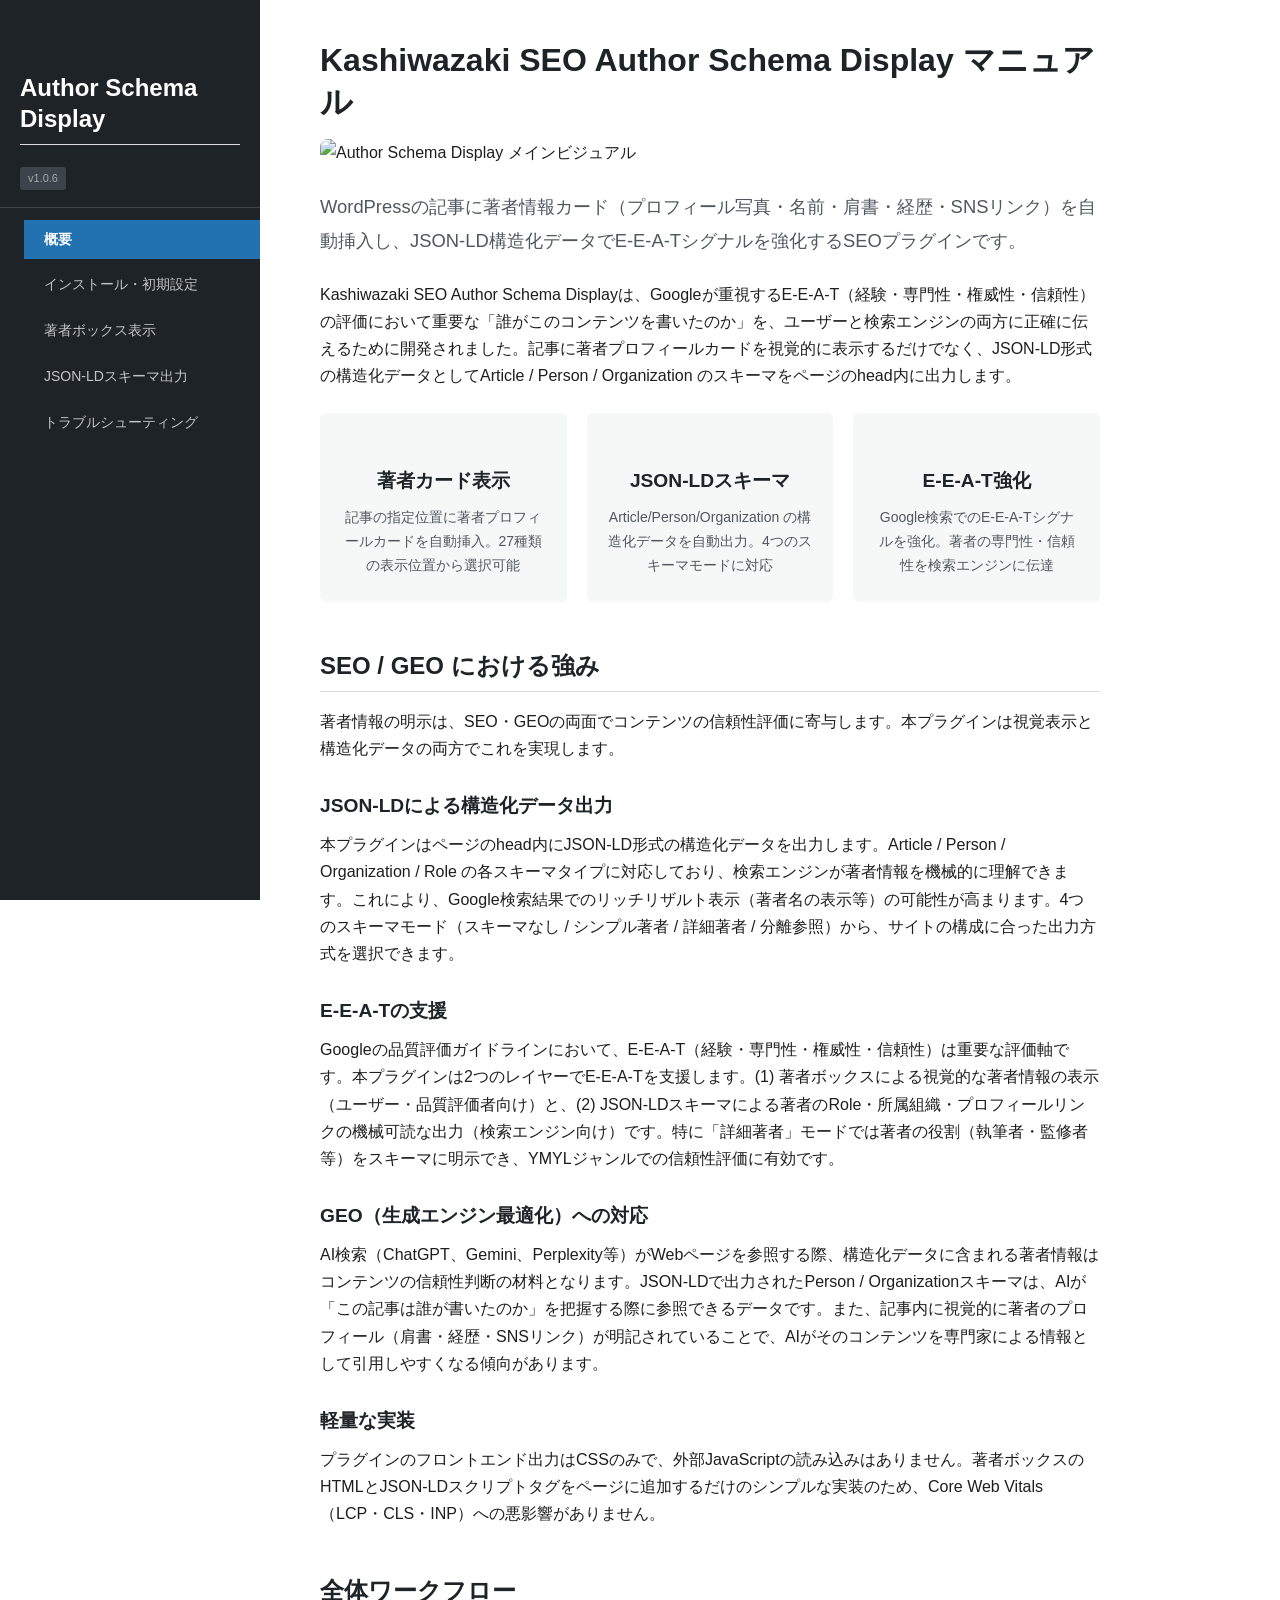
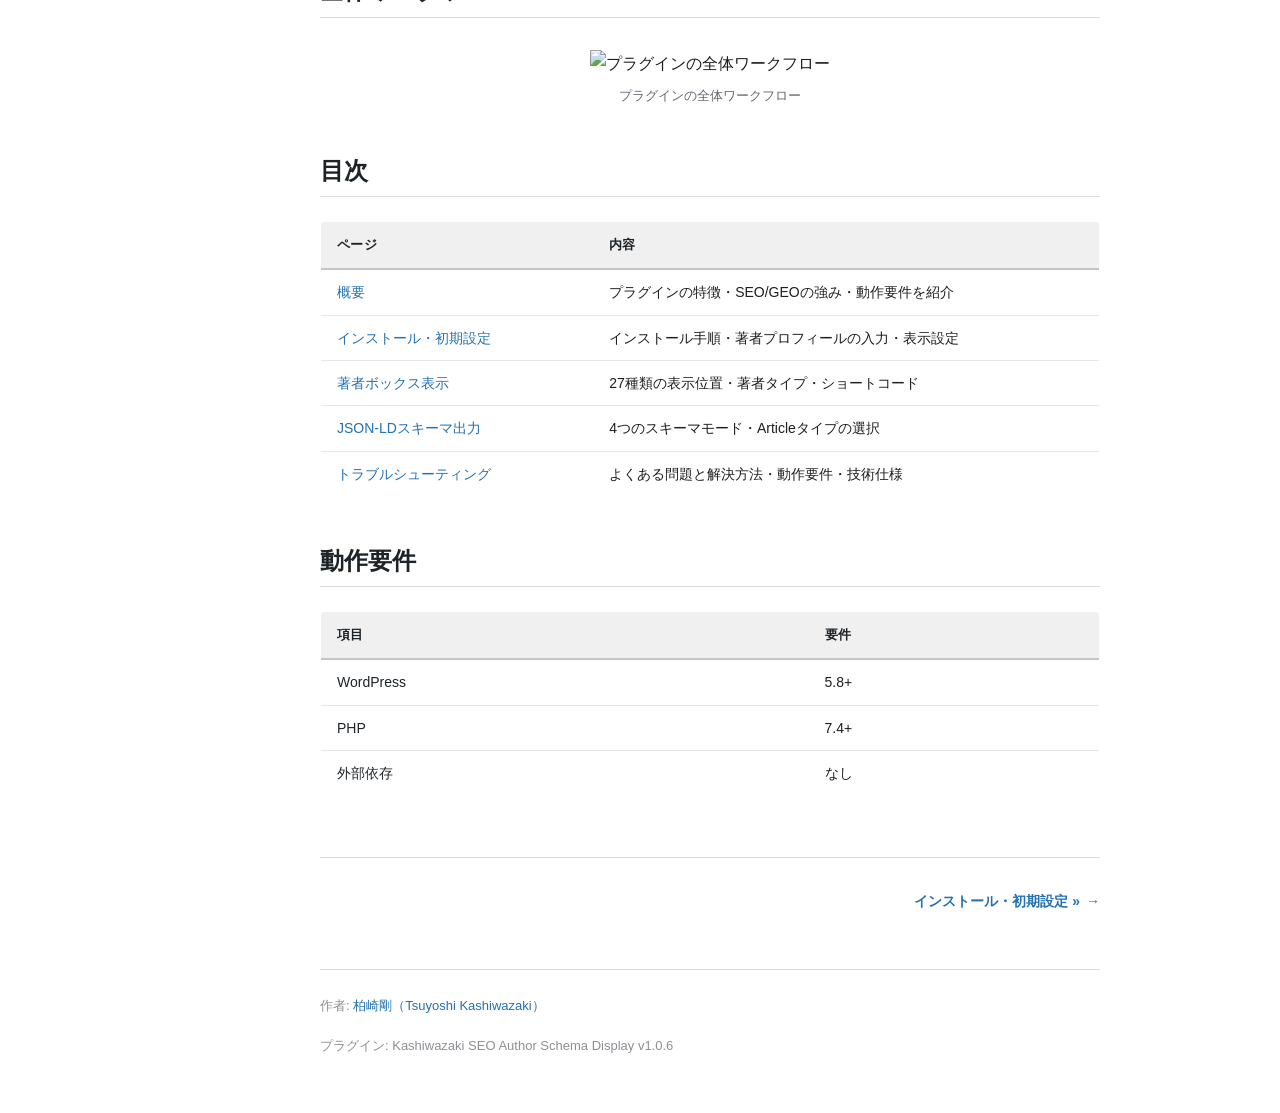
==== docs/index.html @ b8400b0e "Add HTML manual to docs directory for GitHub Pages" ====
<!DOCTYPE html>
<html lang="ja">
<head>
    <meta charset="UTF-8">
    <meta name="viewport" content="width=device-width, initial-scale=1.0">
    <title>Kashiwazaki SEO Author Schema Display マニュアル - Author Schema Display マニュアル</title>
    <link rel="stylesheet" href="css/style.css?v=1">
</head>
<body>
    <button class="hamburger-btn" aria-label="メニューを開く">&#9776;</button>
    <nav class="sidebar">
        <div class="sidebar-header">
            <h2 style="color:#fff;">Author Schema Display</h2>
            <span class="version">v1.0.6</span>
            <img src="images/main-visual.png" alt="" style="width:100%;border-radius:4px;margin-top:8px;">
        </div>
        <ul>
            <li><a href="index.html">概要</a></li>
            <li><a href="setup.html">インストール・初期設定</a></li>
            <li><a href="author-box.html">著者ボックス表示</a></li>
            <li><a href="schema.html">JSON-LDスキーマ出力</a></li>
            <li><a href="troubleshooting.html">トラブルシューティング</a></li>
        </ul>
    </nav>
    <main class="content">
        <h1>Kashiwazaki SEO Author Schema Display マニュアル</h1>
        <img src="images/main-visual.png" alt="Author Schema Display メインビジュアル" style="width:100%; border-radius:8px; margin-bottom:24px;">

        <p class="lead">WordPressの記事に著者情報カード（プロフィール写真・名前・肩書・経歴・SNSリンク）を自動挿入し、JSON-LD構造化データでE-E-A-Tシグナルを強化するSEOプラグインです。</p>

        <p>Kashiwazaki SEO Author Schema Displayは、Googleが重視するE-E-A-T（経験・専門性・権威性・信頼性）の評価において重要な「誰がこのコンテンツを書いたのか」を、ユーザーと検索エンジンの両方に正確に伝えるために開発されました。記事に著者プロフィールカードを視覚的に表示するだけでなく、JSON-LD形式の構造化データとしてArticle / Person / Organization のスキーマをページのhead内に出力します。</p>

        <div class="feature-cards">
            <div class="feature-card">
                <h3>著者カード表示</h3>
                <p>記事の指定位置に著者プロフィールカードを自動挿入。27種類の表示位置から選択可能</p>
            </div>
            <div class="feature-card">
                <h3>JSON-LDスキーマ</h3>
                <p>Article/Person/Organization の構造化データを自動出力。4つのスキーマモードに対応</p>
            </div>
            <div class="feature-card">
                <h3>E-E-A-T強化</h3>
                <p>Google検索でのE-E-A-Tシグナルを強化。著者の専門性・信頼性を検索エンジンに伝達</p>
            </div>
        </div>

        <h2>SEO / GEO における強み</h2>

        <p>著者情報の明示は、SEO・GEOの両面でコンテンツの信頼性評価に寄与します。本プラグインは視覚表示と構造化データの両方でこれを実現します。</p>

        <h3>JSON-LDによる構造化データ出力</h3>
        <p>本プラグインはページのhead内にJSON-LD形式の構造化データを出力します。Article / Person / Organization / Role の各スキーマタイプに対応しており、検索エンジンが著者情報を機械的に理解できます。これにより、Google検索結果でのリッチリザルト表示（著者名の表示等）の可能性が高まります。4つのスキーマモード（スキーマなし / シンプル著者 / 詳細著者 / 分離参照）から、サイトの構成に合った出力方式を選択できます。</p>

        <h3>E-E-A-Tの支援</h3>
        <p>Googleの品質評価ガイドラインにおいて、E-E-A-T（経験・専門性・権威性・信頼性）は重要な評価軸です。本プラグインは2つのレイヤーでE-E-A-Tを支援します。(1) 著者ボックスによる視覚的な著者情報の表示（ユーザー・品質評価者向け）と、(2) JSON-LDスキーマによる著者のRole・所属組織・プロフィールリンクの機械可読な出力（検索エンジン向け）です。特に「詳細著者」モードでは著者の役割（執筆者・監修者等）をスキーマに明示でき、YMYLジャンルでの信頼性評価に有効です。</p>

        <h3>GEO（生成エンジン最適化）への対応</h3>
        <p>AI検索（ChatGPT、Gemini、Perplexity等）がWebページを参照する際、構造化データに含まれる著者情報はコンテンツの信頼性判断の材料となります。JSON-LDで出力されたPerson / Organizationスキーマは、AIが「この記事は誰が書いたのか」を把握する際に参照できるデータです。また、記事内に視覚的に著者のプロフィール（肩書・経歴・SNSリンク）が明記されていることで、AIがそのコンテンツを専門家による情報として引用しやすくなる傾向があります。</p>

        <h3>軽量な実装</h3>
        <p>プラグインのフロントエンド出力はCSSのみで、外部JavaScriptの読み込みはありません。著者ボックスのHTMLとJSON-LDスクリプトタグをページに追加するだけのシンプルな実装のため、Core Web Vitals（LCP・CLS・INP）への悪影響がありません。</p>

        <h2>全体ワークフロー</h2>
        <figure class="infographic">
            <img src="images/infographics/overview-flow.png" alt="プラグインの全体ワークフロー">
            <figcaption>プラグインの全体ワークフロー</figcaption>
        </figure>

        <h2>目次</h2>
        <table>
            <thead>
                <tr>
                    <th style="width:35%;">ページ</th>
                    <th>内容</th>
                </tr>
            </thead>
            <tbody>
                <tr>
                    <td><a href="index.html">概要</a></td>
                    <td>プラグインの特徴・SEO/GEOの強み・動作要件を紹介</td>
                </tr>
                <tr>
                    <td><a href="setup.html">インストール・初期設定</a></td>
                    <td>インストール手順・著者プロフィールの入力・表示設定</td>
                </tr>
                <tr>
                    <td><a href="author-box.html">著者ボックス表示</a></td>
                    <td>27種類の表示位置・著者タイプ・ショートコード</td>
                </tr>
                <tr>
                    <td><a href="schema.html">JSON-LDスキーマ出力</a></td>
                    <td>4つのスキーマモード・Articleタイプの選択</td>
                </tr>
                <tr>
                    <td><a href="troubleshooting.html">トラブルシューティング</a></td>
                    <td>よくある問題と解決方法・動作要件・技術仕様</td>
                </tr>
            </tbody>
        </table>

        <h2>動作要件</h2>
        <table>
            <thead>
                <tr>
                    <th>項目</th>
                    <th>要件</th>
                </tr>
            </thead>
            <tbody>
                <tr>
                    <td>WordPress</td>
                    <td>5.8+</td>
                </tr>
                <tr>
                    <td>PHP</td>
                    <td>7.4+</td>
                </tr>
                <tr>
                    <td>外部依存</td>
                    <td>なし</td>
                </tr>
            </tbody>
        </table>

        <nav class="page-nav">
            <span></span>
            <a href="setup.html" class="next">インストール・初期設定 &raquo;</a>
        </nav>

        <footer class="manual-footer">
            <p>作者: <a href="https://www.tsuyoshikashiwazaki.jp/profile/" target="_blank" rel="noopener">柏崎剛（Tsuyoshi Kashiwazaki）</a></p>
            <p>プラグイン: Kashiwazaki SEO Author Schema Display v1.0.6</p>
        </footer>
    </main>
    <div class="lightbox"></div>
    <script src="js/manual.js?v=1"></script>
</body>
</html>
---- docs/css/style.css ----
/* ========================================
   WordPress Plugin Manual - Common Stylesheet
   ======================================== */

/* ========================================
   1. Base / Reset
   ======================================== */

*,
*::before,
*::after {
    margin: 0;
    padding: 0;
    box-sizing: border-box;
}

html {
    font-size: 16px;
    scroll-behavior: smooth;
}

body {
    font-family: -apple-system, BlinkMacSystemFont, "Segoe UI", Roboto, Oxygen,
        Ubuntu, Cantarell, "Fira Sans", "Droid Sans", "Helvetica Neue", Arial,
        sans-serif;
    color: #1e1e1e;
    background: #fff;
    line-height: 1.7;
}

img {
    max-width: 100%;
    height: auto;
}

a {
    color: #2271b1;
    text-decoration: none;
}

a:hover {
    color: #135e96;
    text-decoration: underline;
}

/* ========================================
   2. Sidebar
   ======================================== */

.sidebar {
    position: fixed;
    top: 0;
    left: 0;
    width: 260px;
    height: 100vh;
    background: #1d2327;
    color: #fff;
    overflow-y: auto;
    z-index: 100;
    padding-bottom: 40px;
}

.sidebar-header {
    padding: 24px 20px 16px;
    border-bottom: 1px solid #3c434a;
}

.sidebar-header h1 {
    font-size: 15px;
    font-weight: 600;
    line-height: 1.4;
    color: #fff;
}

.sidebar-header .version {
    display: inline-block;
    margin-top: 6px;
    font-size: 11px;
    color: #a7aaad;
    background: #3c434a;
    padding: 2px 8px;
    border-radius: 3px;
}

.sidebar ul {
    list-style: none;
    padding: 12px 0;
}

.sidebar ul li a {
    display: block;
    padding: 8px 20px;
    color: #c3c4c7;
    font-size: 14px;
    transition: background 0.15s, color 0.15s;
}

.sidebar ul li a:hover {
    background: #2c3338;
    color: #fff;
    text-decoration: none;
}

.sidebar ul li.active a {
    background: #2271b1;
    color: #fff;
    font-weight: 600;
}

.sidebar ul li.section-label {
    padding: 18px 20px 4px;
    font-size: 11px;
    font-weight: 700;
    text-transform: uppercase;
    letter-spacing: 0.06em;
    color: #8c8f94;
}

/* ========================================
   3. Main Content
   ======================================== */

.content {
    margin-left: 260px;
    max-width: 900px;
    padding: 40px 60px;
}

/* ========================================
   4. Typography
   ======================================== */

h1, h2, h3, h4, h5, h6 {
    color: #1d2327;
    font-weight: 600;
    line-height: 1.3;
}

h1 {
    font-size: 2rem;
    margin-bottom: 16px;
}

h2 {
    font-size: 1.5rem;
    margin-top: 48px;
    margin-bottom: 16px;
    padding-bottom: 10px;
    border-bottom: 1px solid #dcdcde;
}

h3 {
    font-size: 1.2rem;
    margin-top: 32px;
    margin-bottom: 12px;
}

h4 {
    font-size: 1.05rem;
    margin-top: 24px;
    margin-bottom: 8px;
}

p {
    margin-bottom: 16px;
}

.lead {
    font-size: 1.15rem;
    color: #50575e;
    line-height: 1.8;
    margin-bottom: 24px;
}

/* ========================================
   5. Steps
   ======================================== */

.step {
    display: flex;
    gap: 16px;
    margin-bottom: 24px;
    align-items: flex-start;
}

.step-number {
    flex-shrink: 0;
    width: 36px;
    height: 36px;
    background: #2271b1;
    color: #fff;
    border-radius: 50%;
    display: flex;
    align-items: center;
    justify-content: center;
    font-size: 16px;
    font-weight: 700;
    line-height: 1;
}

.step-content {
    flex: 1;
    padding-top: 4px;
}

.step-content p:last-child {
    margin-bottom: 0;
}

/* ========================================
   6. Callout Boxes
   ======================================== */

.callout {
    padding: 16px 20px;
    margin: 24px 0;
    border-left: 4px solid;
    border-radius: 0 4px 4px 0;
}

.callout-title {
    font-weight: 700;
    margin-bottom: 6px;
}

.callout p:last-child {
    margin-bottom: 0;
}

.callout-tip {
    border-left-color: #46b450;
    background: #f0f9f1;
}

.callout-tip .callout-title {
    color: #2e7d32;
}

.callout-warning {
    border-left-color: #ffb900;
    background: #fef8e7;
}

.callout-warning .callout-title {
    color: #8b6914;
}

.callout-note {
    border-left-color: #2271b1;
    background: #edf5fa;
}

.callout-note .callout-title {
    color: #2271b1;
}

/* ========================================
   7. Screenshots
   ======================================== */

.screenshot {
    margin: 24px 0;
    text-align: center;
}

.screenshot img {
    max-width: 100%;
    border: 1px solid #dcdcde;
    border-radius: 6px;
    cursor: zoom-in;
}

.screenshot figcaption,
.screenshot .caption {
    font-size: 13px;
    color: #646970;
    margin-top: 8px;
    font-style: italic;
}

/* ========================================
   8. Infographic Images
   ======================================== */

.infographic {
    margin: 32px 0;
    text-align: center;
}

.infographic img {
    max-width: 100%;
    display: inline-block;
}

.infographic figcaption,
.infographic .caption {
    font-size: 13px;
    color: #646970;
    margin-top: 8px;
}

/* ========================================
   9. Feature Cards
   ======================================== */

.feature-cards {
    display: grid;
    grid-template-columns: repeat(3, 1fr);
    gap: 20px;
    margin: 24px 0;
}

.feature-card {
    background: #f6f7f7;
    border-radius: 6px;
    padding: 24px 20px;
    text-align: center;
}

.feature-card h4 {
    margin-top: 0;
    margin-bottom: 8px;
}

.feature-card p {
    font-size: 14px;
    color: #50575e;
    margin-bottom: 0;
}

.feature-card .icon {
    font-size: 28px;
    margin-bottom: 12px;
    display: block;
}

/* ========================================
   10. Tables (widefat style)
   ======================================== */

table,
table.widefat {
    width: 100%;
    border-collapse: collapse;
    margin: 24px 0;
    font-size: 14px;
    border: 1px solid #dcdcde;
    border-radius: 4px;
    overflow: hidden;
}

table thead th,
table.widefat thead th {
    background: #f0f0f1;
    text-align: left;
    padding: 12px 16px;
    font-weight: 600;
    font-size: 13px;
    color: #1d2327;
    border-bottom: 2px solid #c3c4c7;
    letter-spacing: 0.02em;
}

table tbody td,
table.widefat tbody td {
    padding: 11px 16px;
    border-bottom: 1px solid #e8e8e8;
    vertical-align: top;
    line-height: 1.6;
}

table tbody tr:hover,
table.widefat tbody tr:hover {
    background: #f6f7f7;
}

table tbody tr:last-child td,
table.widefat tbody tr:last-child td {
    border-bottom: none;
}

table tbody td:first-child {
    font-weight: 500;
    color: #1d2327;
}

/* ========================================
   11. HTTP Status Color Coding
   ======================================== */

.http-2xx {
    color: #00a32a;
    font-weight: 600;
}

.http-3xx {
    color: #2271b1;
    font-weight: 600;
}

.http-4xx {
    color: #dba617;
    font-weight: 600;
}

.http-5xx {
    color: #d63638;
    font-weight: 600;
}

/* ========================================
   12. Status Badges
   ======================================== */

.status-badge {
    display: inline-block;
    padding: 2px 10px;
    border-radius: 12px;
    font-size: 12px;
    font-weight: 600;
    line-height: 1.6;
    white-space: nowrap;
}

.status-ok {
    background: #edfaef;
    color: #00a32a;
}

.status-warning {
    background: #fef8e7;
    color: #996800;
}

.status-error {
    background: #fcf0f1;
    color: #d63638;
}

/* ========================================
   13. Lightbox Overlay
   ======================================== */

.lightbox {
    display: none;
    position: fixed;
    inset: 0;
    z-index: 9999;
    background: rgba(0, 0, 0, 0.85);
    align-items: center;
    justify-content: center;
    cursor: zoom-out;
}

.lightbox.active {
    display: flex;
}

.lightbox img {
    max-width: 90vw;
    max-height: 90vh;
    border-radius: 4px;
    box-shadow: 0 4px 30px rgba(0, 0, 0, 0.4);
}

.lightbox-close {
    position: absolute;
    top: 20px;
    right: 28px;
    background: none;
    border: none;
    color: #fff;
    font-size: 36px;
    cursor: pointer;
    line-height: 1;
    opacity: 0.8;
    transition: opacity 0.15s;
}

.lightbox-close:hover {
    opacity: 1;
}

/* ========================================
   14. Page Navigation
   ======================================== */

.page-nav {
    display: flex;
    justify-content: space-between;
    margin-top: 60px;
    padding-top: 24px;
    border-top: 1px solid #dcdcde;
}

.page-nav a {
    display: inline-flex;
    align-items: center;
    gap: 6px;
    font-size: 14px;
    font-weight: 600;
    color: #2271b1;
    padding: 8px 0;
}

.page-nav a:hover {
    color: #135e96;
    text-decoration: none;
}

.page-nav .prev::before {
    content: "\2190";
}

.page-nav .next::after {
    content: "\2192";
}

/* ========================================
   15. Manual Footer
   ======================================== */

.manual-footer {
    margin-top: 48px;
    padding: 24px 0 0;
    border-top: 1px solid #dcdcde;
    font-size: 13px;
    color: #8c8f94;
    line-height: 1.8;
}

.manual-footer a {
    color: #2271b1;
}

.manual-footer a:hover {
    color: #135e96;
}

/* ========================================
   16. Code Blocks
   ======================================== */

code {
    background: #f0f0f1;
    padding: 2px 6px;
    border-radius: 3px;
    font-size: 13px;
    font-family: Menlo, Consolas, "DejaVu Sans Mono", monospace;
    color: #1d2327;
}

pre {
    background: #2c3338;
    color: #e4e6e8;
    padding: 20px 24px;
    border-radius: 6px;
    overflow-x: auto;
    margin: 24px 0;
    font-size: 13px;
    line-height: 1.6;
}

pre code {
    background: none;
    padding: 0;
    border-radius: 0;
    color: inherit;
    font-size: inherit;
}

/* ========================================
   17. Lists
   ======================================== */

ul, ol {
    margin: 0 0 16px 24px;
}

li {
    margin-bottom: 6px;
}

/* ========================================
   18. Hamburger Menu Button
   ======================================== */

.hamburger-btn {
    display: none;
    position: fixed;
    top: 12px;
    left: 12px;
    z-index: 200;
    background: #1d2327;
    border: none;
    color: #fff;
    width: 40px;
    height: 40px;
    border-radius: 4px;
    cursor: pointer;
    font-size: 22px;
    align-items: center;
    justify-content: center;
    line-height: 1;
}

/* ========================================
   19. Responsive (max-width: 768px)
   ======================================== */

@media (max-width: 768px) {
    .sidebar {
        transform: translateX(-100%);
        transition: transform 0.25s ease;
    }

    .sidebar.open {
        transform: translateX(0);
    }

    .content {
        margin-left: 0;
        padding: 60px 20px 40px;
    }

    .hamburger-btn {
        display: flex;
    }

    .feature-cards {
        grid-template-columns: 1fr;
    }

    .page-nav {
        flex-direction: column;
        gap: 12px;
    }

    table.widefat {
        font-size: 13px;
    }

    table.widefat thead th,
    table.widefat tbody td {
        padding: 8px 10px;
    }

    h1 {
        font-size: 1.6rem;
    }

    h2 {
        font-size: 1.3rem;
    }
}
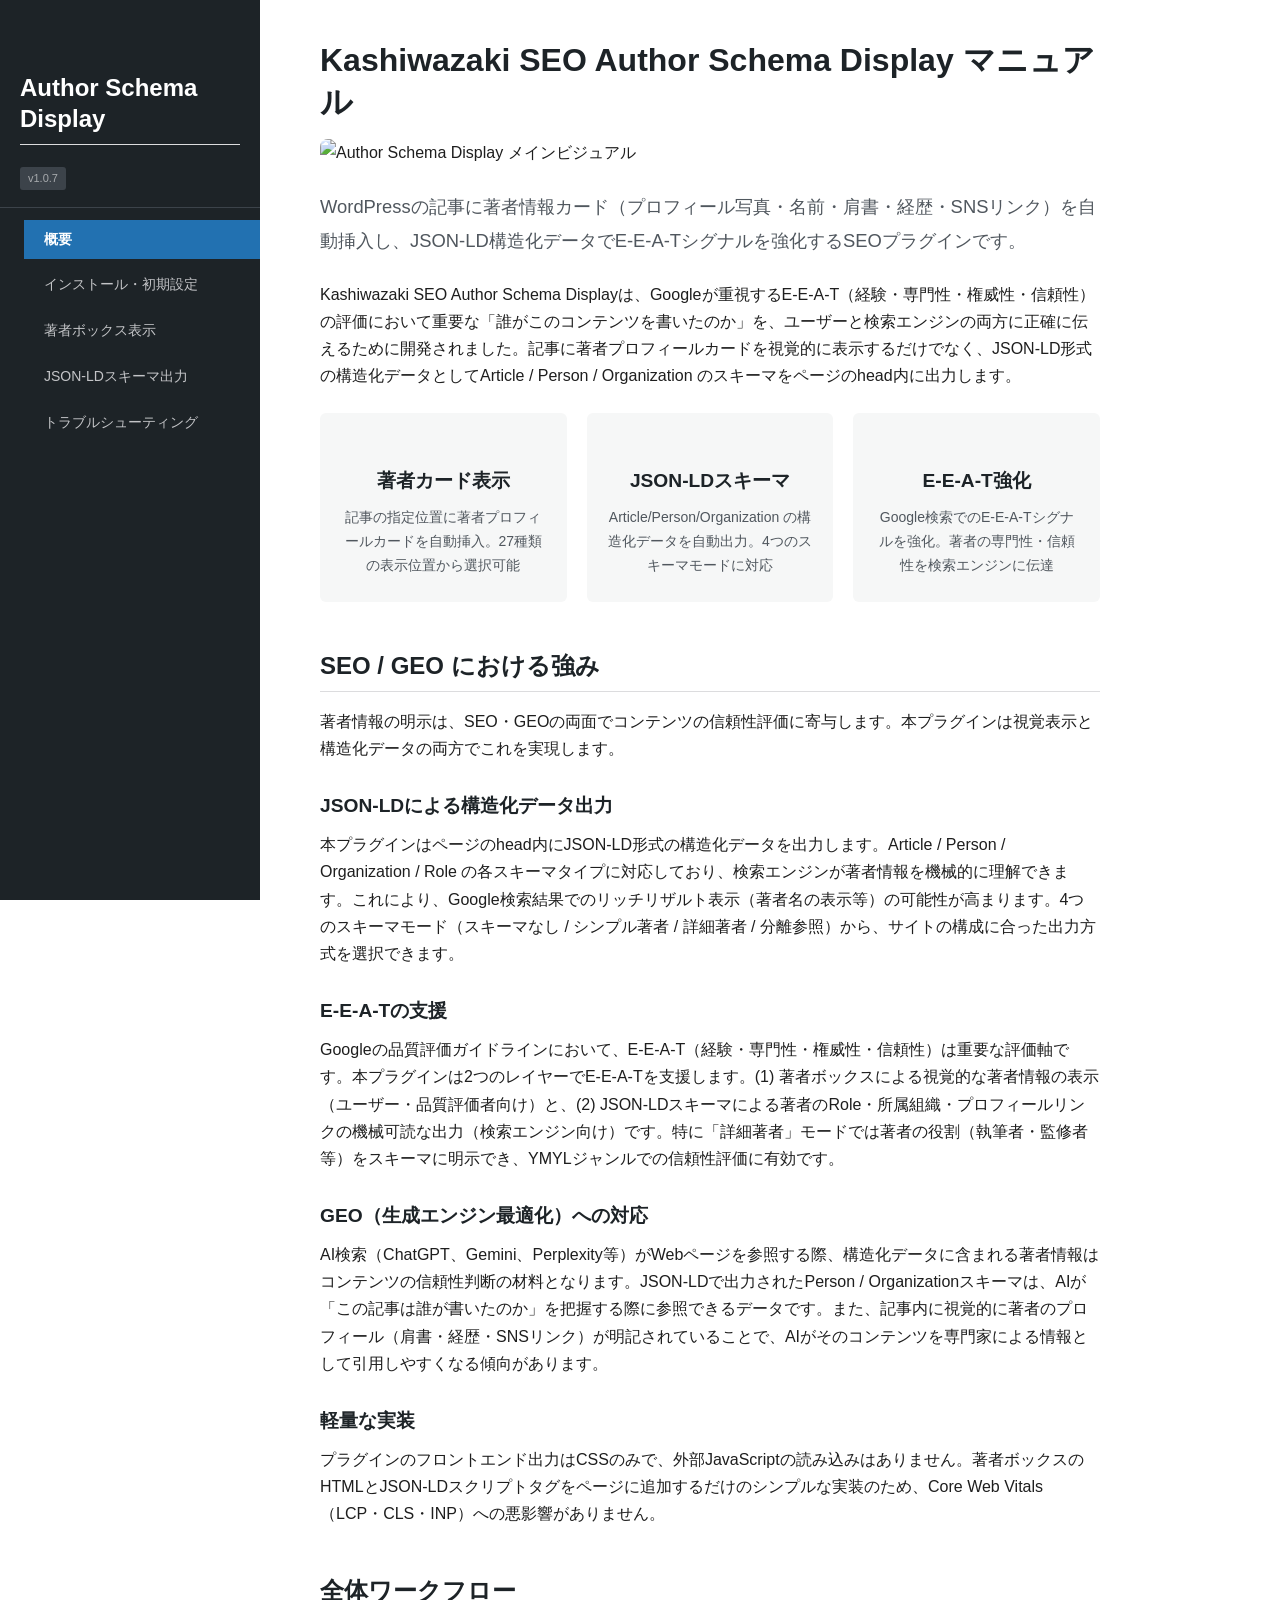
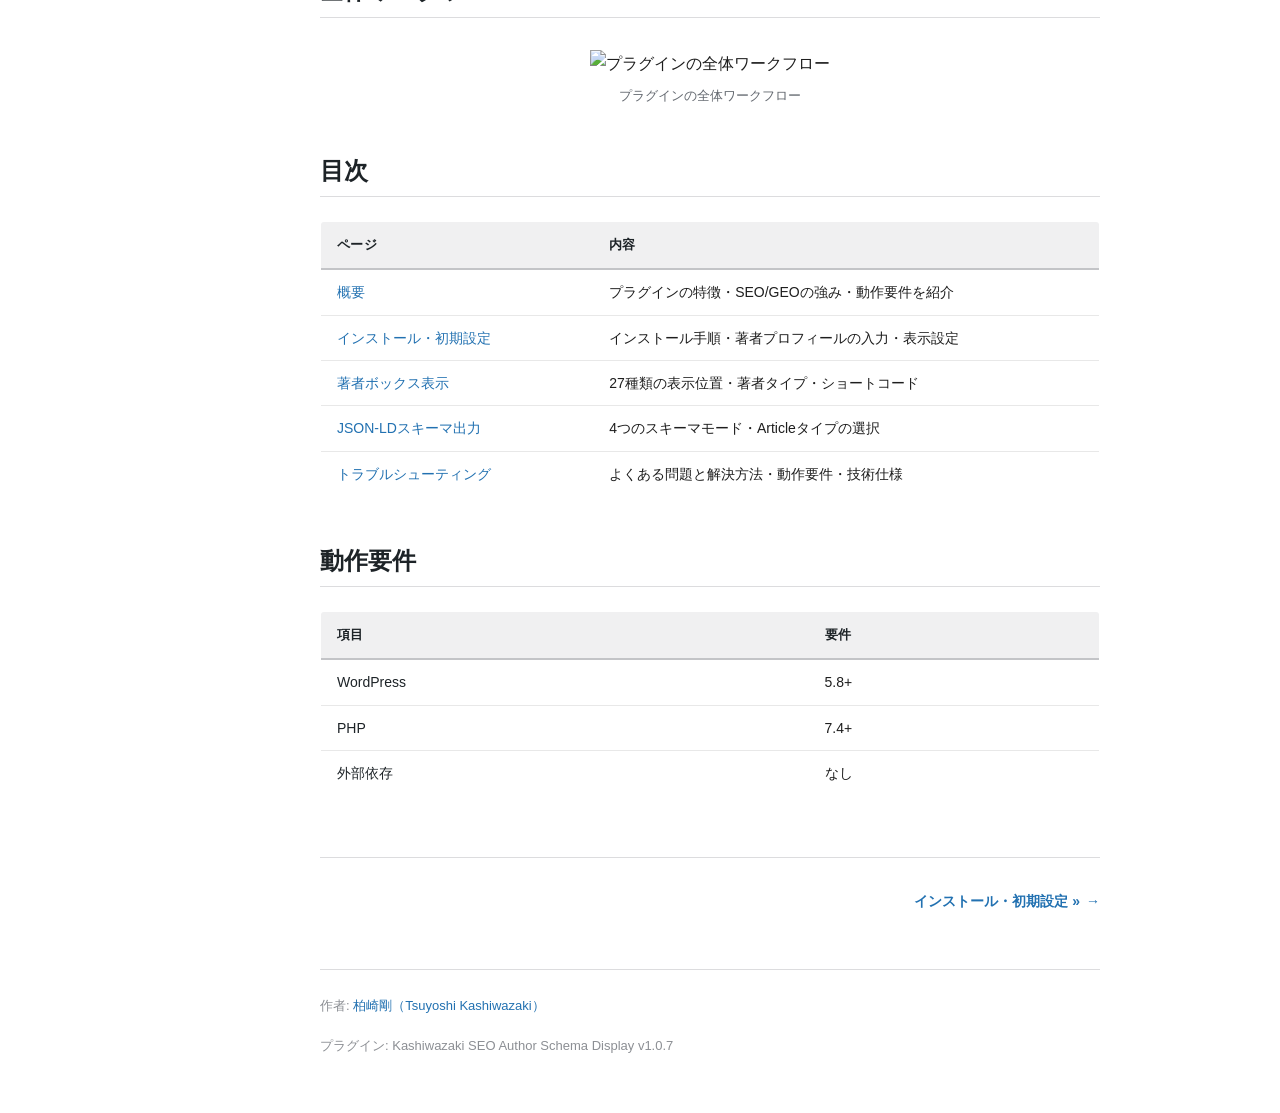
==== commit c21b9b68: "Update to v1.0.7 - WordPress 6.8 未満で get_plugin_data() 未定義によりフロントエンドが致命的エラーになる問題を修正 - WordPress 5.8 " ====
--- a/docs/index.html
+++ b/docs/index.html
@@ -11,7 +11,7 @@
     <nav class="sidebar">
         <div class="sidebar-header">
             <h2 style="color:#fff;">Author Schema Display</h2>
-            <span class="version">v1.0.6</span>
+            <span class="version">v1.0.7</span>
             <img src="images/main-visual.png" alt="" style="width:100%;border-radius:4px;margin-top:8px;">
         </div>
         <ul>
@@ -130,7 +130,7 @@
 
         <footer class="manual-footer">
             <p>作者: <a href="https://www.tsuyoshikashiwazaki.jp/profile/" target="_blank" rel="noopener">柏崎剛（Tsuyoshi Kashiwazaki）</a></p>
-            <p>プラグイン: Kashiwazaki SEO Author Schema Display v1.0.6</p>
+            <p>プラグイン: Kashiwazaki SEO Author Schema Display v1.0.7</p>
         </footer>
     </main>
     <div class="lightbox"></div>
